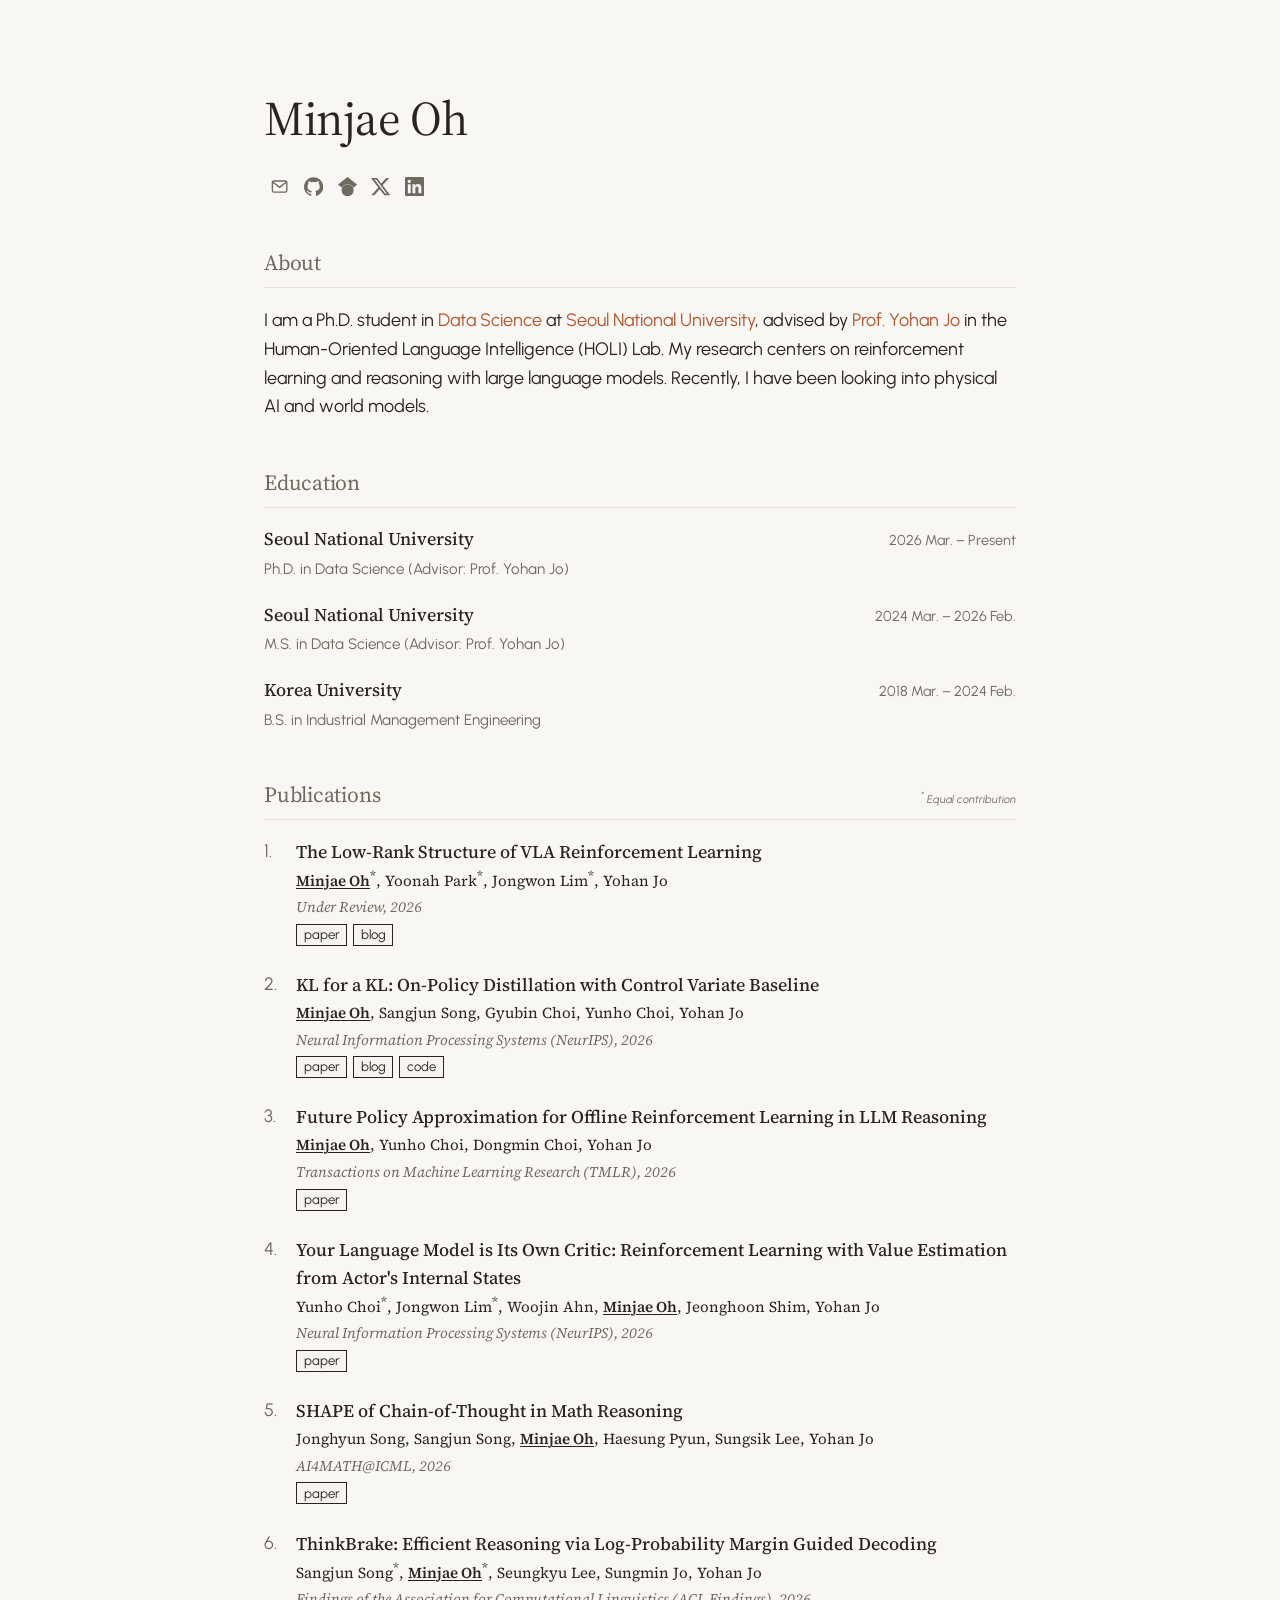
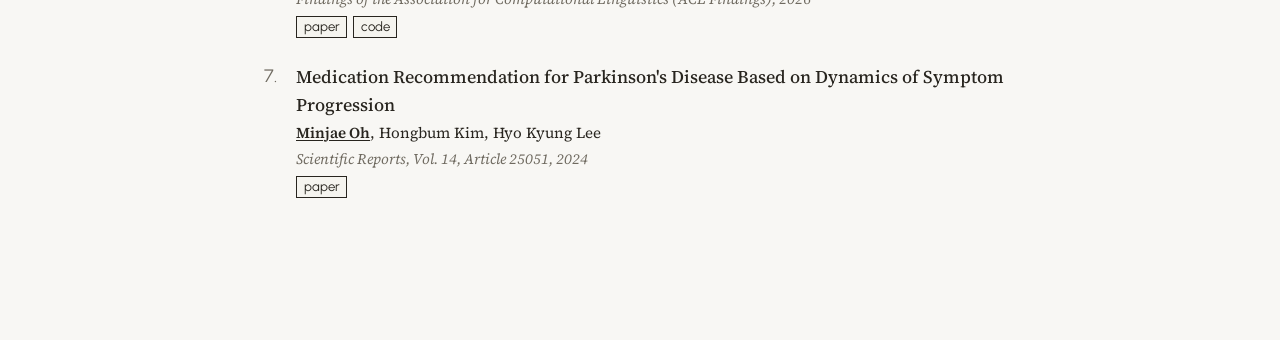
==== index.html @ 75145277 "Move FPA (TMLR) right after KL for a KL Co-Authored-By: Claude Opus 5.5 <noreply@anthropic.com>" ====
<!DOCTYPE html>
<html lang="en">
<head>
  <meta charset="utf-8">
  <meta name="viewport" content="width=device-width, initial-scale=1">
  <title>Minjae Oh</title>
  <link rel="icon" type="image/x-icon" href="/mj-tab-20260925.ico" sizes="16x16 32x32 48x48 64x64">
  <link rel="icon" type="image/png" href="/mj-tab-20260925.png" sizes="32x32">
  <link rel="apple-touch-icon" href="/mj-touch-20260925.png" sizes="180x180">
  <meta name="description" content="Minjae Oh — Ph.D. student in Data Science at Seoul National University. Reinforcement learning and reasoning with large language models.">
  <link rel="preconnect" href="https://fonts.googleapis.com">
  <link rel="preconnect" href="https://fonts.gstatic.com" crossorigin>
  <link href="https://fonts.googleapis.com/css2?family=Source+Serif+4:ital,opsz,wght@0,8..60,400..600;1,8..60,400..600&amp;family=Urbanist:ital,wght@0,400..700;1,400..700&amp;display=swap" rel="stylesheet">
  <link rel="stylesheet" href="style.css">
</head>
<body>
<main>

  <header>
    <h1>Minjae Oh</h1>
    <nav class="links" aria-label="Contact and profiles">
      <a href="mailto:kosair@snu.ac.kr" aria-label="Email" title="Email">
        <svg viewBox="0 0 24 24" fill="none" stroke="currentColor" stroke-width="1.7" stroke-linecap="round" stroke-linejoin="round" aria-hidden="true" focusable="false"><rect x="3" y="5" width="18" height="14" rx="2"/><path d="m3 6 9 7 9-7"/></svg>
      </a>
      <a href="https://github.com/Riasok" aria-label="GitHub" title="GitHub">
        <svg viewBox="0 0 24 24" fill="currentColor" aria-hidden="true" focusable="false"><path d="M12 .297a12 12 0 0 0-3.793 23.385c.6.111.82-.261.82-.577v-2.234c-3.338.726-4.043-1.416-4.043-1.416-.546-1.387-1.333-1.756-1.333-1.756-1.09-.745.083-.729.083-.729 1.205.085 1.839 1.237 1.839 1.237 1.07 1.835 2.807 1.305 3.492.998.108-.776.419-1.305.762-1.605-2.665-.303-5.467-1.334-5.467-5.931 0-1.31.469-2.381 1.236-3.221-.124-.303-.536-1.524.117-3.176 0 0 1.008-.322 3.301 1.23A11.52 11.52 0 0 1 12 6.098c1.02.005 2.047.138 3.006.404 2.291-1.552 3.297-1.23 3.297-1.23.655 1.652.243 2.873.119 3.176.77.84 1.235 1.911 1.235 3.221 0 4.609-2.807 5.625-5.479 5.922.43.372.823 1.102.823 2.222v3.292c0 .319.216.694.825.576A12.001 12.001 0 0 0 12 .297Z"/></svg>
      </a>
      <a href="https://scholar.google.com/citations?user=8_GWrTsAAAAJ&amp;hl=ko" aria-label="Google Scholar" title="Google Scholar">
        <svg viewBox="0 0 24 24" fill="currentColor" aria-hidden="true" focusable="false"><path d="M12 0 0 9.5l4.895 3.985A7.5 7.5 0 0 1 12 9a7.5 7.5 0 0 1 7.105 4.485L24 9.5 12 0Z"/><circle cx="12" cy="16.5" r="7.5"/></svg>
      </a>
      <a href="https://x.com/Riasok_" aria-label="X" title="X">
        <svg viewBox="0 0 24 24" fill="currentColor" aria-hidden="true" focusable="false"><path d="M18.901 1.153h3.68l-8.04 9.19L24 22.846h-7.406l-5.8-7.584-6.64 7.584H.47l8.6-9.835L0 1.154h7.594l5.243 6.932 6.064-6.933ZM17.61 20.644h2.039L6.486 3.24H4.298L17.61 20.644Z"/></svg>
      </a>
      <a href="https://www.linkedin.com/in/minjae-oh-79a29326a/" aria-label="LinkedIn" title="LinkedIn">
        <svg viewBox="0 0 24 24" fill="currentColor" aria-hidden="true" focusable="false"><path d="M20.447 20.452h-3.554v-5.569c0-1.328-.027-3.037-1.852-3.037-1.853 0-2.136 1.445-2.136 2.939v5.667H9.351V9h3.414v1.561h.049c.476-.9 1.637-1.85 3.37-1.85 3.601 0 4.267 2.37 4.267 5.455v6.286ZM5.337 7.433a2.062 2.062 0 1 1 0-4.124 2.062 2.062 0 0 1 0 4.124ZM7.119 20.452H3.555V9h3.564v11.452ZM22.225 0H1.771C.792 0 0 .774 0 1.729v20.542C0 23.227.792 24 1.771 24h20.451C23.2 24 24 23.227 24 22.271V1.729C24 .774 23.2 0 22.222 0h.003Z"/></svg>
      </a>
    </nav>
  </header>

  <section id="about">
    <h2>About</h2>
    <p>
      I am a Ph.D. student in <a href="https://gsds.snu.ac.kr/">Data Science</a> at
      <a href="https://www.snu.ac.kr/">Seoul National University</a>,
      advised by <a href="https://yohanjo.github.io/">Prof. Yohan Jo</a> in the Human-Oriented Language Intelligence
      (HOLI) Lab. My research centers on reinforcement learning and reasoning
      with large language models. Recently, I have been looking into physical
      AI and world models.
    </p>
  </section>

  <section id="education">
    <h2>Education</h2>
    <ul class="entries">
      <li>
        <div class="entry">
          <span class="what"><strong>Seoul National University</strong><br>
            <span class="sub">Ph.D. in Data Science <span class="adv">(Advisor: Prof. Yohan Jo)</span></span></span>
          <span class="when">2026 Mar. &ndash; Present</span>
        </div>
      </li>
      <li>
        <div class="entry">
          <span class="what"><strong>Seoul National University</strong><br>
            <span class="sub">M.S. in Data Science <span class="adv">(Advisor: Prof. Yohan Jo)</span></span></span>
          <span class="when">2024 Mar. &ndash; 2026 Feb.</span>
        </div>
      </li>
      <li>
        <div class="entry">
          <span class="what"><strong>Korea University</strong><br>
            <span class="sub">B.S. in Industrial Management Engineering</span></span>
          <span class="when">2018 Mar. &ndash; 2024 Feb.</span>
        </div>
      </li>
    </ul>
  </section>

  <section id="publications">
    <div class="head-row">
      <h2>Publications</h2>
      <span class="note"><sup>*</sup> Equal contribution</span>
    </div>
    <ol class="pubs">
      <li>
        <span class="title">The Low-Rank Structure of VLA Reinforcement Learning</span><br>
        <span class="authors"><span class="me">Minjae Oh</span><sup>*</sup>, Yoonah Park<sup>*</sup>, Jongwon Lim<sup>*</sup>, Yohan Jo</span><br>
        <span class="venue">Under Review, 2026</span>
        <span class="pub-links"><a href="https://arxiv.org/abs/2609.34599">paper</a> <a href="https://holi-lab.github.io/vla_rl_interp/#top">blog</a></span>
      </li>
      <li>
        <span class="title">KL for a KL: On-Policy Distillation with Control Variate Baseline</span><br>
        <span class="authors"><span class="me">Minjae Oh</span>, Sangjun Song, Gyubin Choi, Yunho Choi, Yohan Jo</span><br>
        <span class="venue">Neural Information Processing Systems (NeurIPS), 2026</span>
        <span class="pub-links"><a href="https://arxiv.org/abs/2605.07865">paper</a> <a href="https://riasok.github.io/vopd-page/">blog</a> <a href="https://github.com/Riasok/vOPD">code</a></span>
      </li>
      <li>
        <span class="title">Future Policy Approximation for Offline Reinforcement Learning in LLM Reasoning</span><br>
        <span class="authors"><span class="me">Minjae Oh</span>, Yunho Choi, Dongmin Choi, Yohan Jo</span><br>
        <span class="venue">Transactions on Machine Learning Research (TMLR), 2026</span>
        <span class="pub-links"><a href="https://arxiv.org/abs/2509.19893">paper</a></span>
      </li>
      <li>
        <span class="title">Your Language Model is Its Own Critic: Reinforcement Learning with Value Estimation from Actor's Internal States</span><br>
        <span class="authors">Yunho Choi<sup>*</sup>, Jongwon Lim<sup>*</sup>, Woojin Ahn, <span class="me">Minjae Oh</span>, Jeonghoon Shim, Yohan Jo</span><br>
        <span class="venue">Neural Information Processing Systems (NeurIPS), 2026</span>
        <span class="pub-links"><a href="https://arxiv.org/abs/2605.07579">paper</a></span>
      </li>
      <li>
        <span class="title">SHAPE of Chain-of-Thought in Math Reasoning</span><br>
        <span class="authors">Jonghyun Song, Sangjun Song, <span class="me">Minjae Oh</span>, Haesung Pyun, Sungsik Lee, Yohan Jo</span><br>
        <span class="venue">AI4MATH@ICML, 2026</span>
        <span class="pub-links"><a href="https://arxiv.org/abs/2608.28600">paper</a></span>
      </li>
      <li>
        <span class="title">ThinkBrake: Efficient Reasoning via Log-Probability Margin Guided Decoding</span><br>
        <span class="authors">Sangjun Song<sup>*</sup>, <span class="me">Minjae Oh</span><sup>*</sup>, Seungkyu Lee, Sungmin Jo, Yohan Jo</span><br>
        <span class="venue">Findings of the Association for Computational Linguistics (ACL Findings), 2026</span>
        <span class="pub-links"><a href="https://arxiv.org/abs/2510.00546">paper</a> <a href="https://github.com/holi-lab/ThinkBrake">code</a></span>
      </li>
      <li>
        <span class="title">Medication Recommendation for Parkinson's Disease Based on Dynamics of Symptom Progression</span><br>
        <span class="authors"><span class="me">Minjae Oh</span>, Hongbum Kim, Hyo Kyung Lee</span><br>
        <span class="venue">Scientific Reports, Vol. 14, Article 25051, 2024</span>
        <span class="pub-links"><a href="https://www.nature.com/articles/s41598-024-76941-6">paper</a></span>
      </li>
    </ol>
  </section>

</main>
</body>
</html>
---- style.css ----
:root {
  --bg: #f8f7f4;        /* soft warm off-white */
  --surface: #f5f4ef;   /* slightly creamier warm off-white */
  --ink: #28251f;       /* warm near-black */
  --muted: #6f6a60;     /* warm gray */
  --link: #b3552d;      /* clay / terracotta accent */
  --rule: #e5e2d8;      /* warm hairline */
  --measure: 50rem;
  --font-title: "Source Serif 4", "Iowan Old Style", Georgia, serif;
  --font-main: "Urbanist", -apple-system, BlinkMacSystemFont, "Segoe UI", Arial, sans-serif;
}

* { box-sizing: border-box; }

html { -webkit-text-size-adjust: 100%; }

body {
  margin: 0;
  color: var(--ink);
  background: var(--bg);
  font-family: var(--font-main);
  font-weight: 400;
  font-optical-sizing: auto;
  font-size: 18px;
  line-height: 1.6;
  -webkit-font-smoothing: antialiased;
  text-rendering: optimizeLegibility;
}

main {
  max-width: var(--measure);
  margin: 0 auto;
  padding: 5rem 1.5rem 6rem;
}

/* Header */
header { margin-bottom: 2.5rem; }

h1, h2, .title-style, .entry strong, .title, .authors, .venue {
  font-family: var(--font-title);
}

.entry strong { font-weight: 500; }

h1 {
  font-size: clamp(2.4rem, 1.8rem + 2vw, 3rem);
  font-weight: 400;
  letter-spacing: -0.01em;
  margin: 0 0 0.6rem;
}

.links {
  display: flex;
  flex-wrap: wrap;
  align-items: center;
  gap: 0.1rem;
}
.links a {
  display: inline-flex;
  align-items: center;
  justify-content: center;
  width: 2rem;
  height: 2.5rem;
  color: var(--muted);
  border-radius: 0.25rem;
}
.links svg { display: block; width: 1.2rem; height: 1.2rem; }
.links a:hover { color: var(--link); text-decoration: none; }
.links a:focus-visible { outline: 2px solid var(--link); outline-offset: 2px; }

/* Sections */
section { margin-bottom: 2.8rem; }

h2 {
  font-size: 1.35rem;
  font-weight: 400;
  letter-spacing: -0.01em;
  color: var(--muted);
  margin: 0 0 1.1rem;
  padding-bottom: 0.4rem;
  border-bottom: 1px solid var(--rule);
}

/* Section heading sharing a row with a small note (e.g. Publications) */
.head-row {
  display: flex;
  align-items: baseline;
  justify-content: space-between;
  gap: 1rem;
  margin: 0 0 1.1rem;
  padding-bottom: 0.4rem;
  border-bottom: 1px solid var(--rule);
}
.head-row h2 {
  margin: 0;
  padding: 0;
  border: 0;
}
.head-row .note {
  margin: 0;
  padding-top: 0;
  font-size: 0.68rem;
  font-style: italic;
  color: var(--muted);
  line-height: 1.2;
  text-align: right;
  white-space: nowrap;
}

.adv { color: var(--muted); }

p { margin: 0 0 1rem; }

a {
  color: var(--link);
  text-decoration: none;
}
a:hover { text-decoration: underline; }

/* Education */
ul.entries {
  list-style: none;
  margin: 0;
  padding: 0;
}
ul.entries li { margin-bottom: 1.1rem; }
ul.entries li:last-child { margin-bottom: 0; }

.entry {
  display: flex;
  justify-content: space-between;
  align-items: baseline;
  gap: 1rem;
}
.entry .sub { color: var(--muted); font-size: 0.95rem; }
.entry .when {
  flex: none;
  color: var(--muted);
  font-size: 0.9rem;
  white-space: nowrap;
}

/* Publications */
.note {
  font-size: 0.85rem;
  color: var(--muted);
  margin-bottom: 1.2rem;
}

ol.pubs {
  margin: 0;
  padding: 0;
  list-style: none;
  counter-reset: pub;
}
ol.pubs li {
  position: relative;
  padding-left: 2rem;
  margin-bottom: 1.5rem;
  line-height: 1.5;
}
ol.pubs li:last-child { margin-bottom: 0; }
ol.pubs li::before {
  counter-increment: pub;
  content: counter(pub) ".";
  position: absolute;
  left: 0;
  color: var(--muted);
}

.title { font-weight: 500; }
.authors { font-size: 0.95rem; }
.me {
  font-weight: 600;
  text-decoration: underline;
  text-decoration-thickness: 0.06em;
  text-underline-offset: 0.14em;
}
.venue {
  display: block;
  margin-top: 0.15rem;
  color: var(--muted);
  font-size: 0.92rem;
  font-style: italic;
}
.pub-links {
  display: inline-flex;
  flex-wrap: wrap;
  gap: 0.35rem;
  margin-top: 0.35rem;
  font-size: 0.82rem;
}
.pub-links a {
  display: inline-block;
  padding: 0.08rem 0.42rem;
  border: 1px solid var(--ink);
  background: var(--surface);
  color: var(--ink);
  line-height: 1.35;
}
.pub-links a:hover {
  background: #fff;
  text-decoration: none;
}

/* Small screens */
@media (max-width: 540px) {
  body { font-size: 17px; }
  main { padding: 3rem 1.2rem 4rem; }
  .entry { flex-direction: column; gap: 0.1rem; }
}
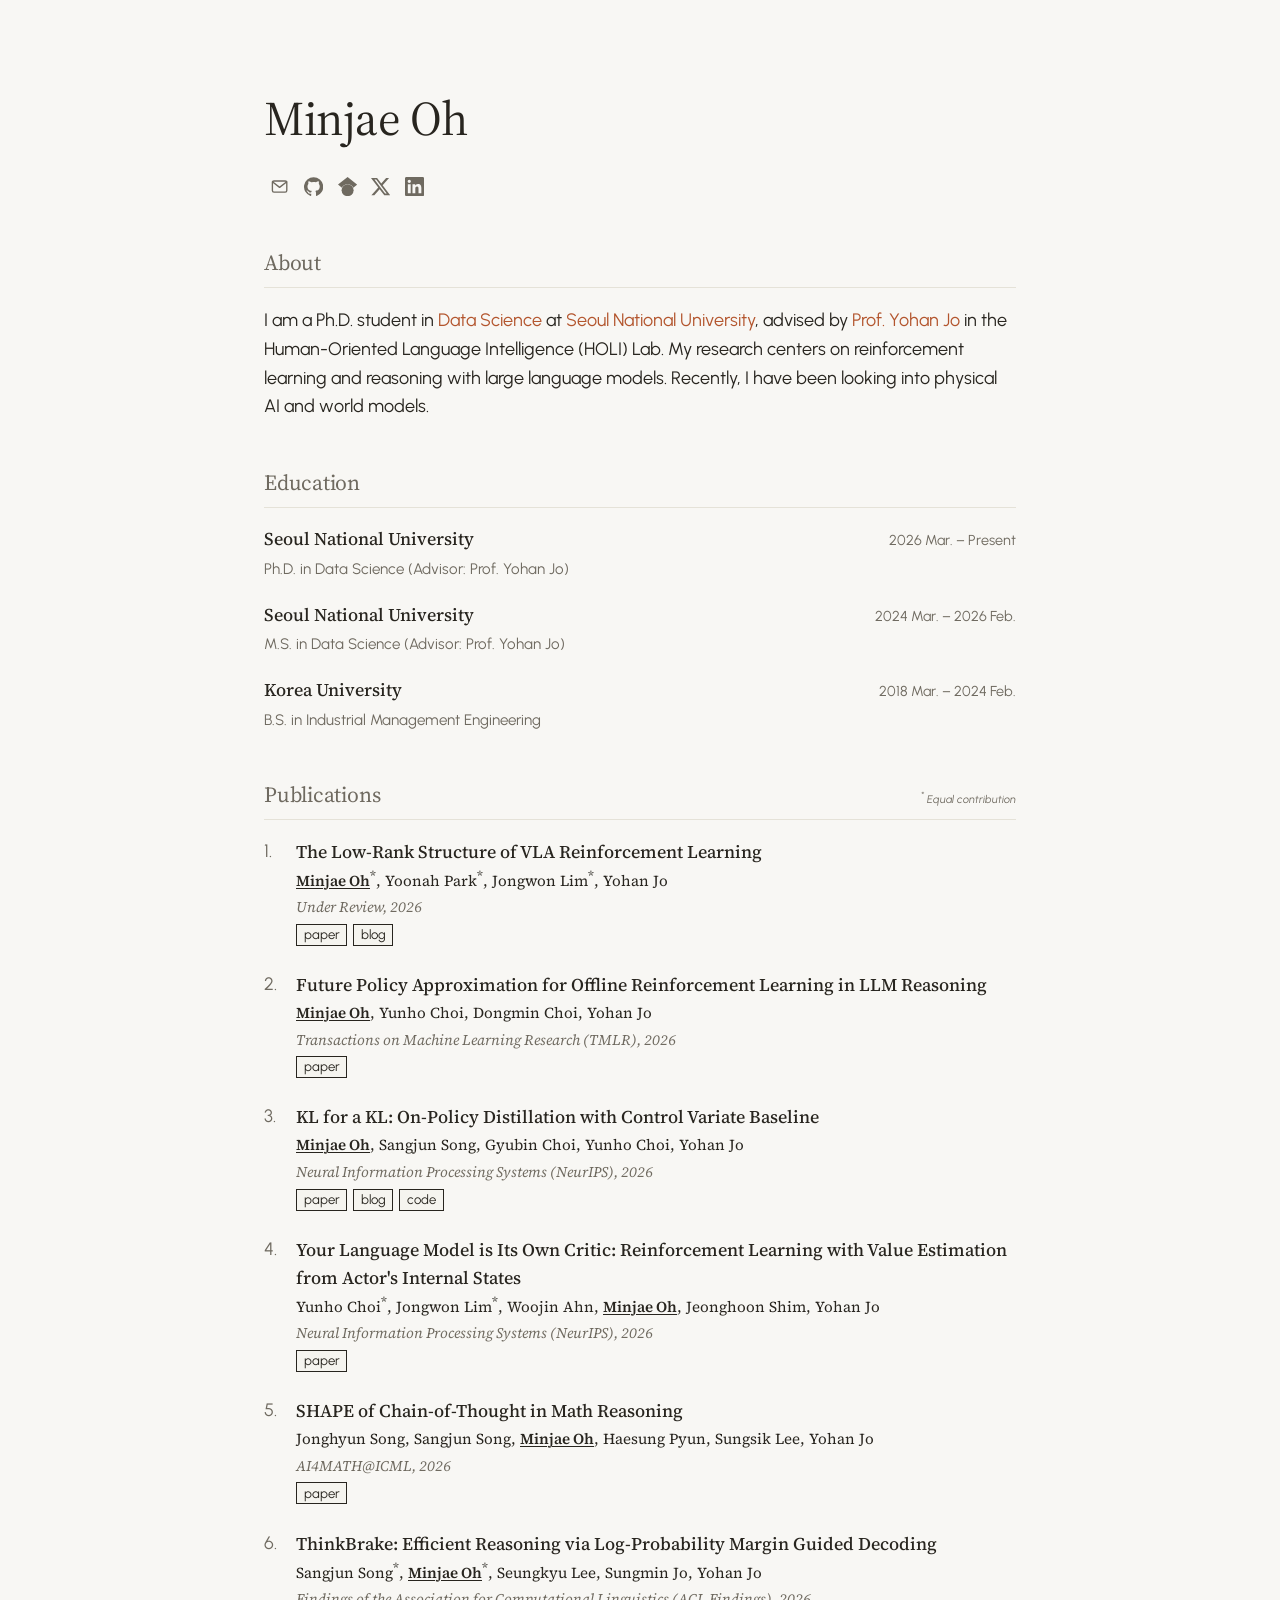
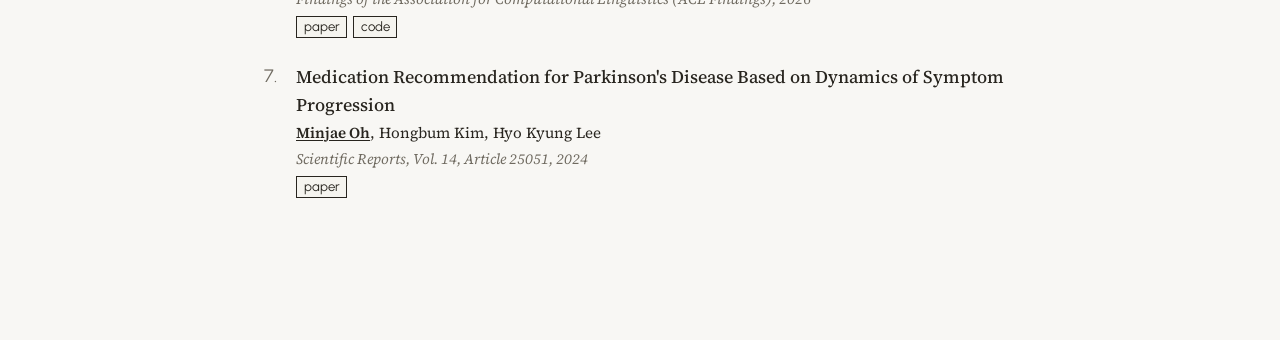
==== commit aa22e225: "Put FPA (TMLR) second, above KL for a KL Co-Authored-By: Claude Opus 5.5 <noreply@anthropic.com>" ====
--- a/index.html
+++ b/index.html
@@ -89,16 +89,16 @@
         <span class="pub-links"><a href="https://arxiv.org/abs/2609.34599">paper</a> <a href="https://holi-lab.github.io/vla_rl_interp/#top">blog</a></span>
       </li>
       <li>
+        <span class="title">Future Policy Approximation for Offline Reinforcement Learning in LLM Reasoning</span><br>
+        <span class="authors"><span class="me">Minjae Oh</span>, Yunho Choi, Dongmin Choi, Yohan Jo</span><br>
+        <span class="venue">Transactions on Machine Learning Research (TMLR), 2026</span>
+        <span class="pub-links"><a href="https://arxiv.org/abs/2509.19893">paper</a></span>
+      </li>
+      <li>
         <span class="title">KL for a KL: On-Policy Distillation with Control Variate Baseline</span><br>
         <span class="authors"><span class="me">Minjae Oh</span>, Sangjun Song, Gyubin Choi, Yunho Choi, Yohan Jo</span><br>
         <span class="venue">Neural Information Processing Systems (NeurIPS), 2026</span>
         <span class="pub-links"><a href="https://arxiv.org/abs/2605.07865">paper</a> <a href="https://riasok.github.io/vopd-page/">blog</a> <a href="https://github.com/Riasok/vOPD">code</a></span>
-      </li>
-      <li>
-        <span class="title">Future Policy Approximation for Offline Reinforcement Learning in LLM Reasoning</span><br>
-        <span class="authors"><span class="me">Minjae Oh</span>, Yunho Choi, Dongmin Choi, Yohan Jo</span><br>
-        <span class="venue">Transactions on Machine Learning Research (TMLR), 2026</span>
-        <span class="pub-links"><a href="https://arxiv.org/abs/2509.19893">paper</a></span>
       </li>
       <li>
         <span class="title">Your Language Model is Its Own Critic: Reinforcement Learning with Value Estimation from Actor's Internal States</span><br>
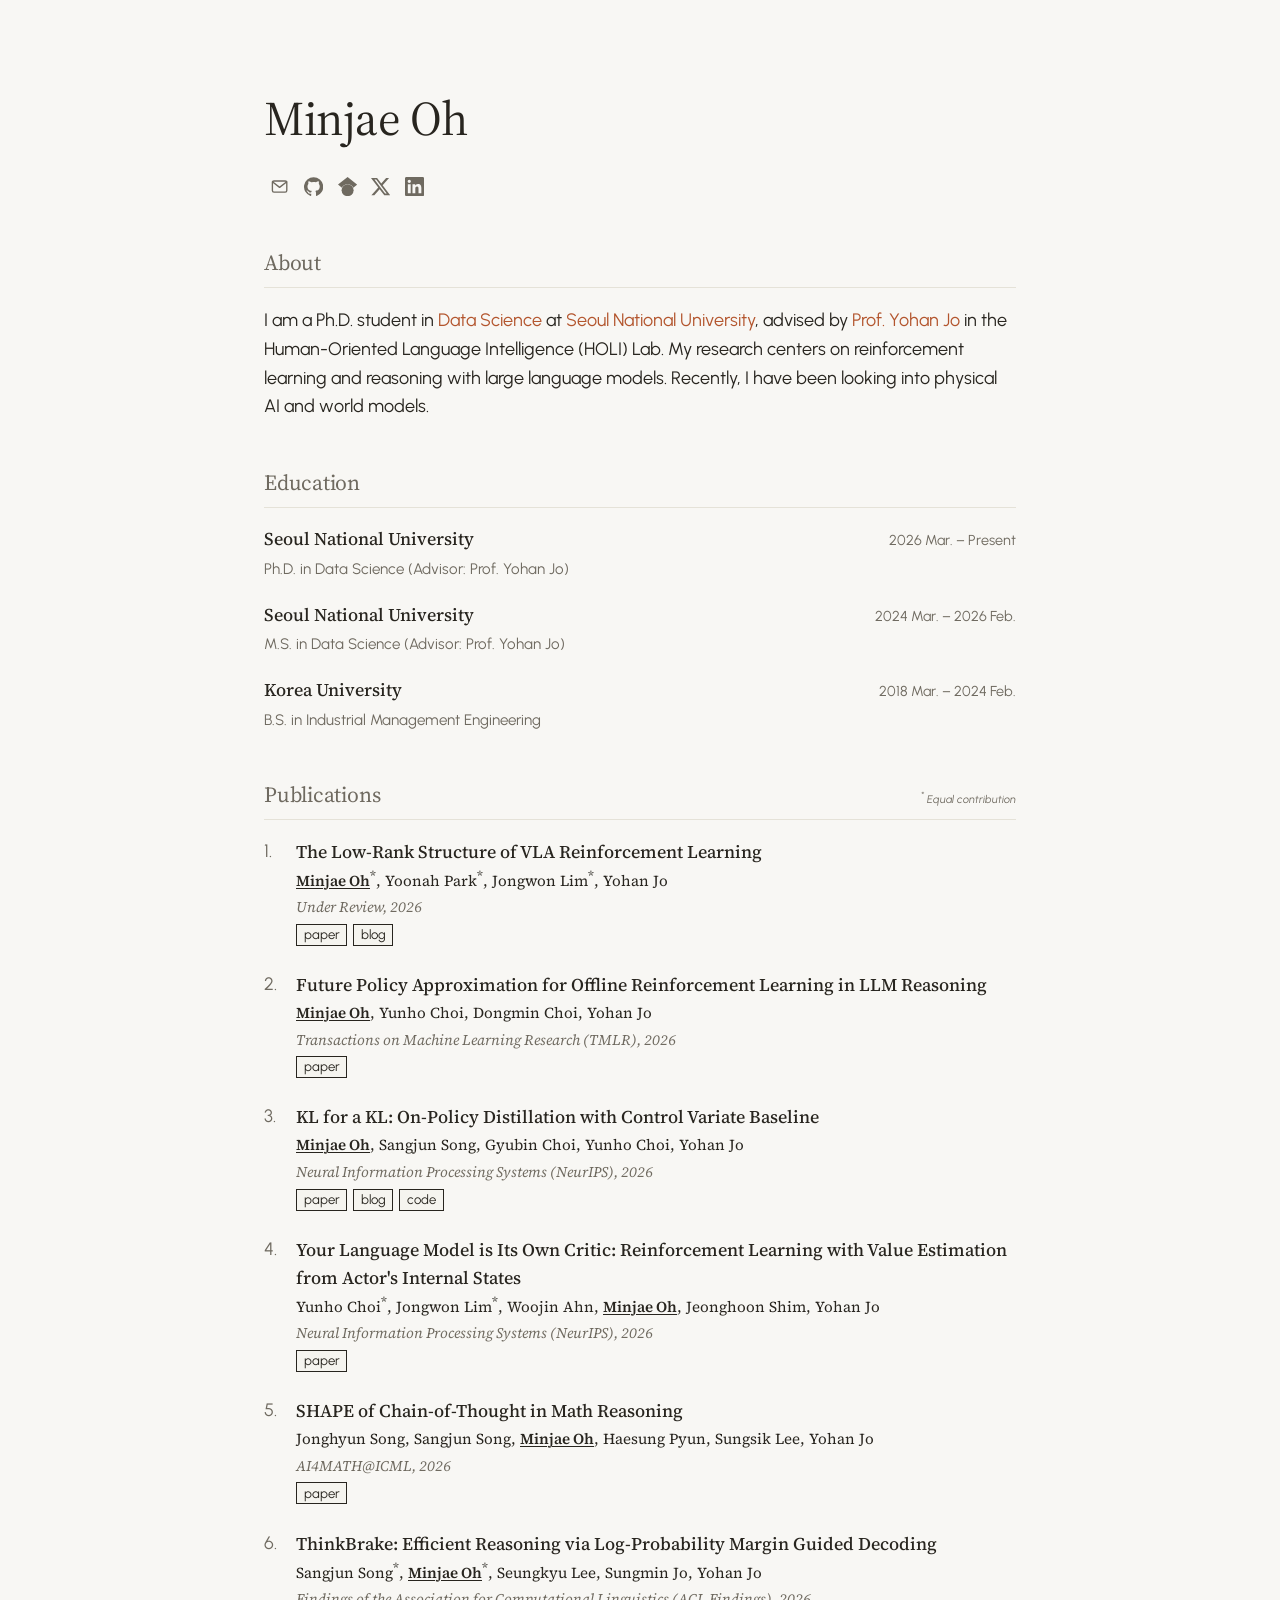
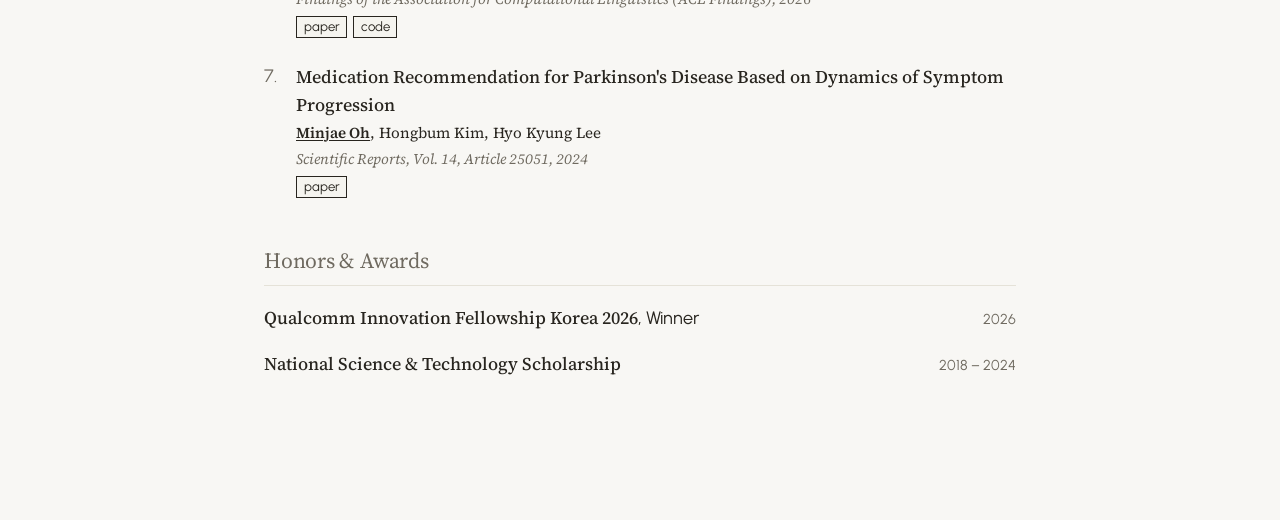
==== commit e00d83a7: "Add Honors & Awards: QIFK 2026, National Science & Technology Scholarship Co-Authored-By: Claude Opu" ====
--- a/index.html
+++ b/index.html
@@ -127,6 +127,24 @@
     </ol>
   </section>
 
+  <section id="awards">
+    <h2>Honors &amp; Awards</h2>
+    <ul class="entries">
+      <li>
+        <div class="entry">
+          <span class="what"><strong>Qualcomm Innovation Fellowship Korea 2026</strong>, Winner</span>
+          <span class="when">2026</span>
+        </div>
+      </li>
+      <li>
+        <div class="entry">
+          <span class="what"><strong>National Science &amp; Technology Scholarship</strong></span>
+          <span class="when">2018 &ndash; 2024</span>
+        </div>
+      </li>
+    </ul>
+  </section>
+
 </main>
 </body>
 </html>
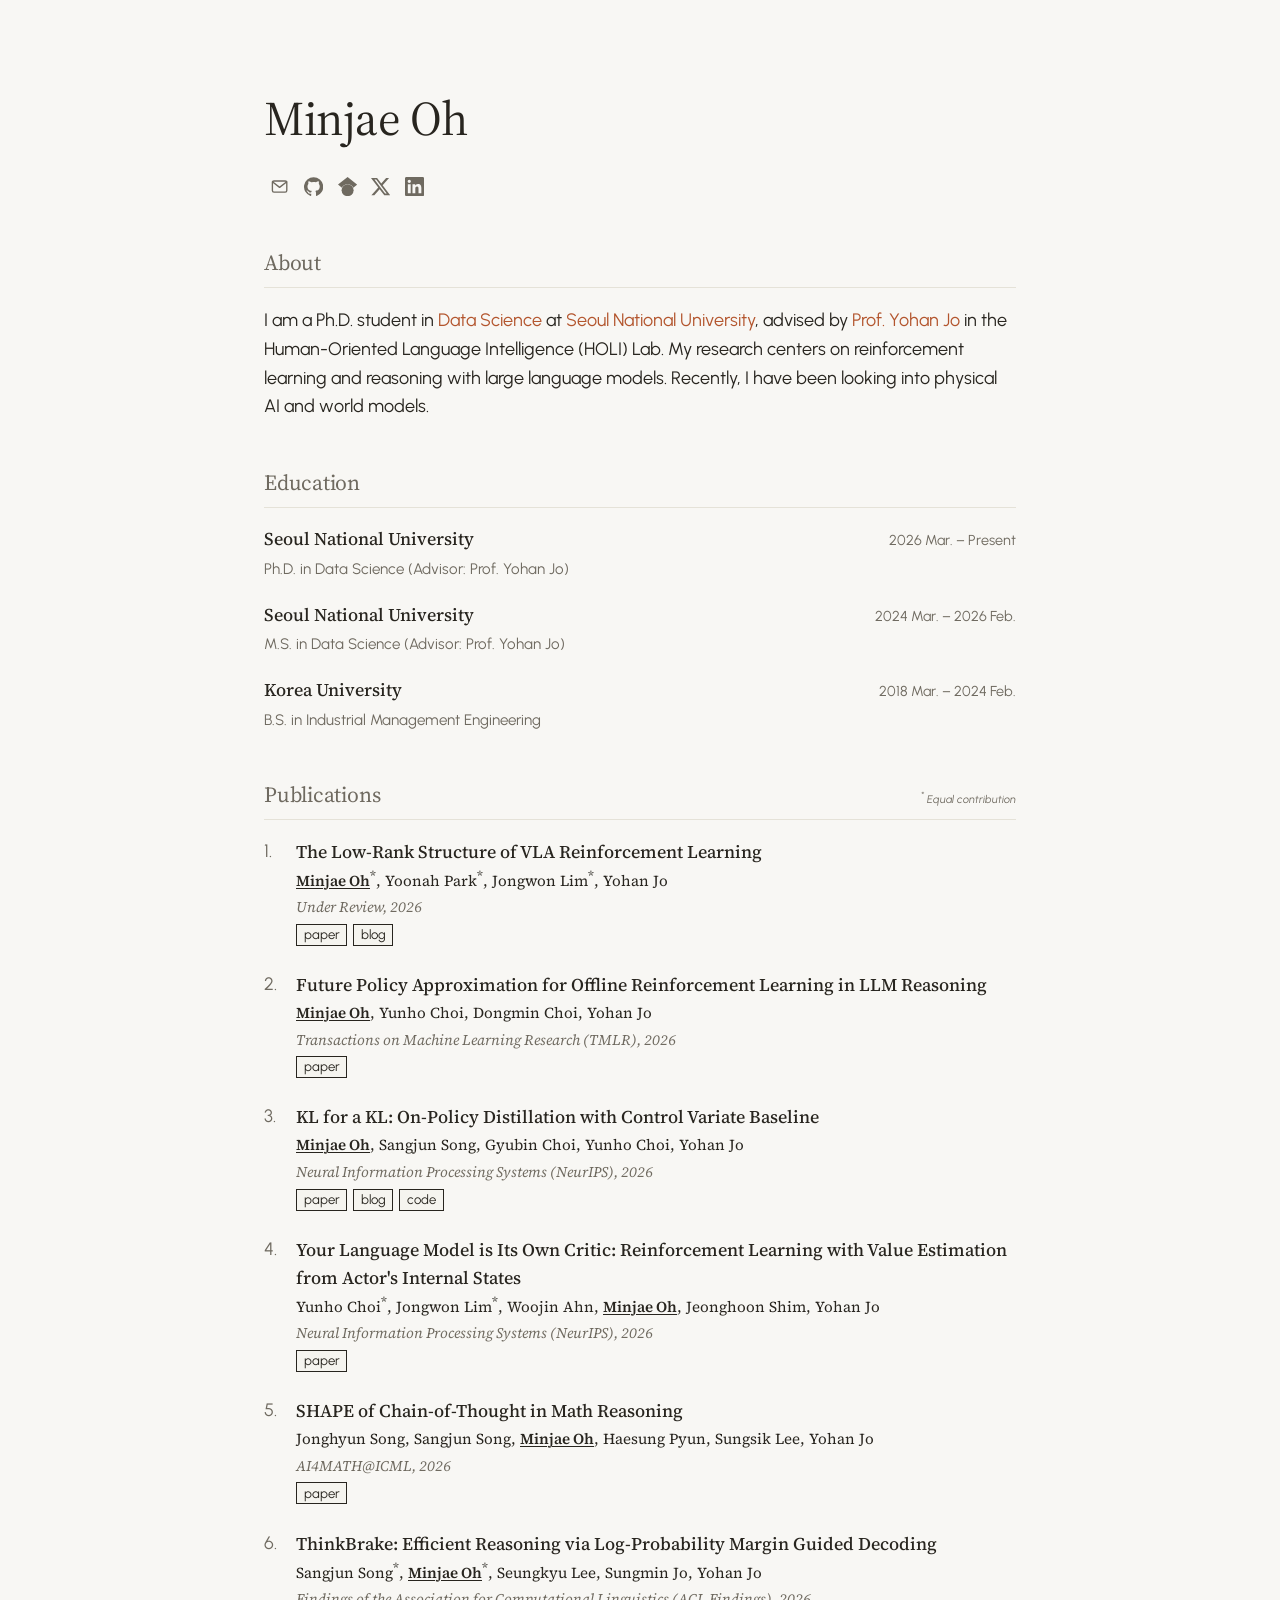
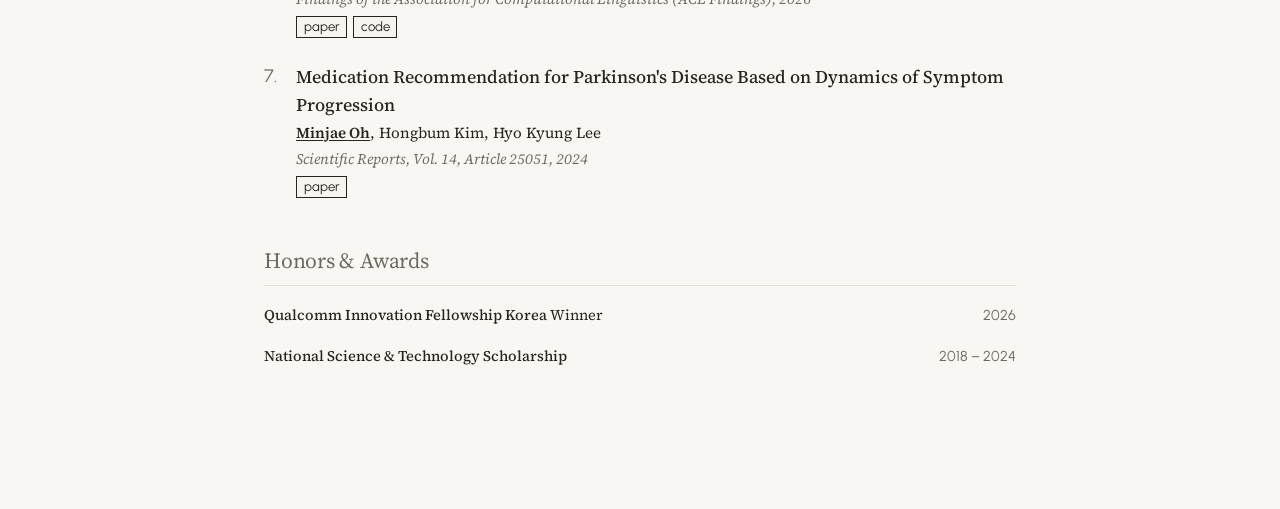
==== commit 68f745d3: "Awards: unify font, drop year from QIFK name, smaller size Co-Authored-By: Claude Opus 5.5 <noreply@" ====
--- a/index.html
+++ b/index.html
@@ -132,7 +132,7 @@
     <ul class="entries">
       <li>
         <div class="entry">
-          <span class="what"><strong>Qualcomm Innovation Fellowship Korea 2026</strong>, Winner</span>
+          <span class="what"><strong>Qualcomm Innovation Fellowship Korea</strong> <span class="plain">Winner</span></span>
           <span class="when">2026</span>
         </div>
       </li>
--- a/style.css
+++ b/style.css
@@ -41,6 +41,8 @@
 }
 
 .entry strong { font-weight: 500; }
+#awards .what { font-family: var(--font-title); font-size: 0.92rem; }
+#awards .plain { font-weight: 400; }
 
 h1 {
   font-size: clamp(2.4rem, 1.8rem + 2vw, 3rem);
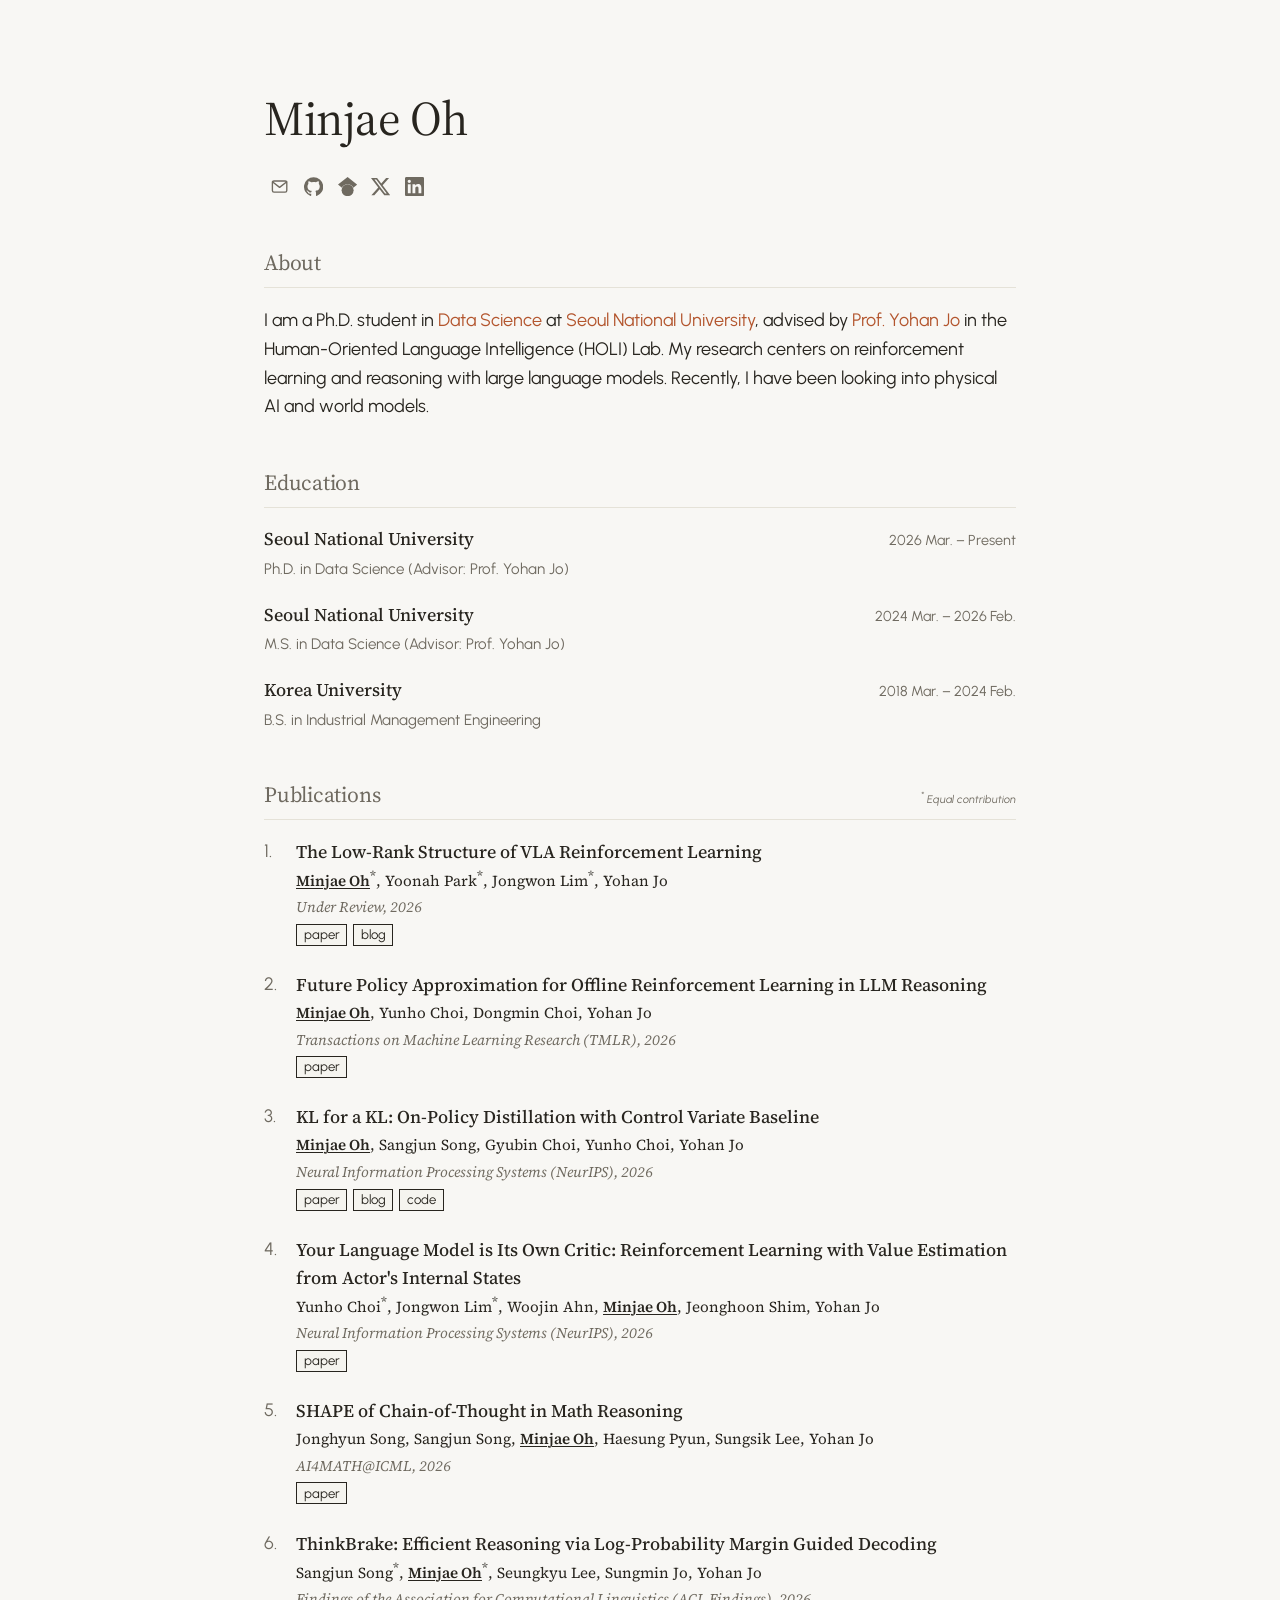
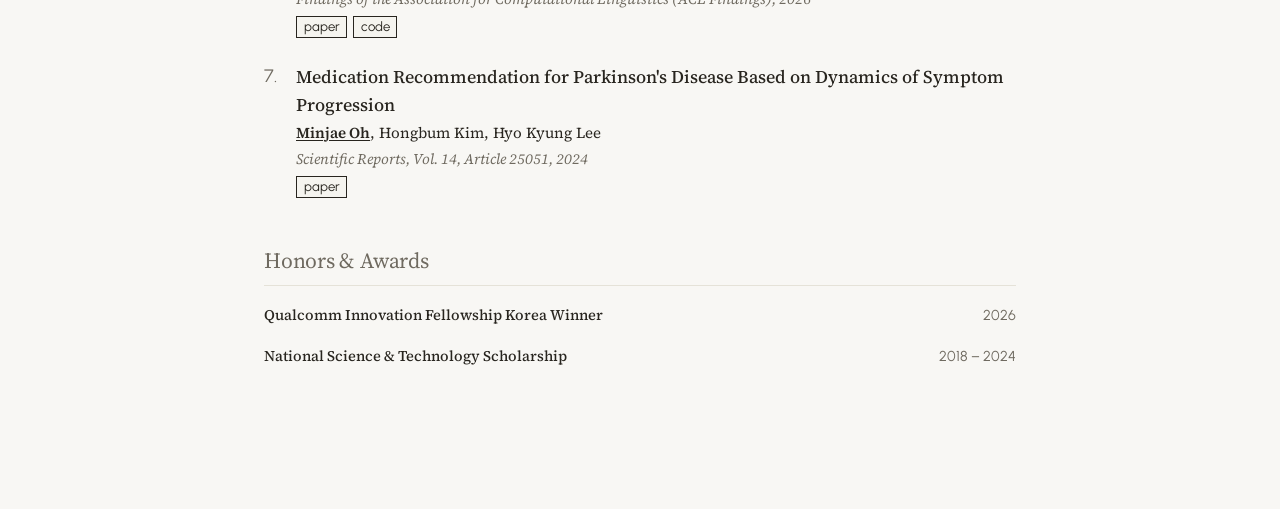
==== commit 6900f500: "Awards: match Winner weight to award name Co-Authored-By: Claude Opus 5.5 <noreply@anthropic.com>" ====
--- a/index.html
+++ b/index.html
@@ -132,7 +132,7 @@
     <ul class="entries">
       <li>
         <div class="entry">
-          <span class="what"><strong>Qualcomm Innovation Fellowship Korea</strong> <span class="plain">Winner</span></span>
+          <span class="what"><strong>Qualcomm Innovation Fellowship Korea Winner</strong></span>
           <span class="when">2026</span>
         </div>
       </li>
--- a/style.css
+++ b/style.css
@@ -42,7 +42,6 @@
 
 .entry strong { font-weight: 500; }
 #awards .what { font-family: var(--font-title); font-size: 0.92rem; }
-#awards .plain { font-weight: 400; }
 
 h1 {
   font-size: clamp(2.4rem, 1.8rem + 2vw, 3rem);
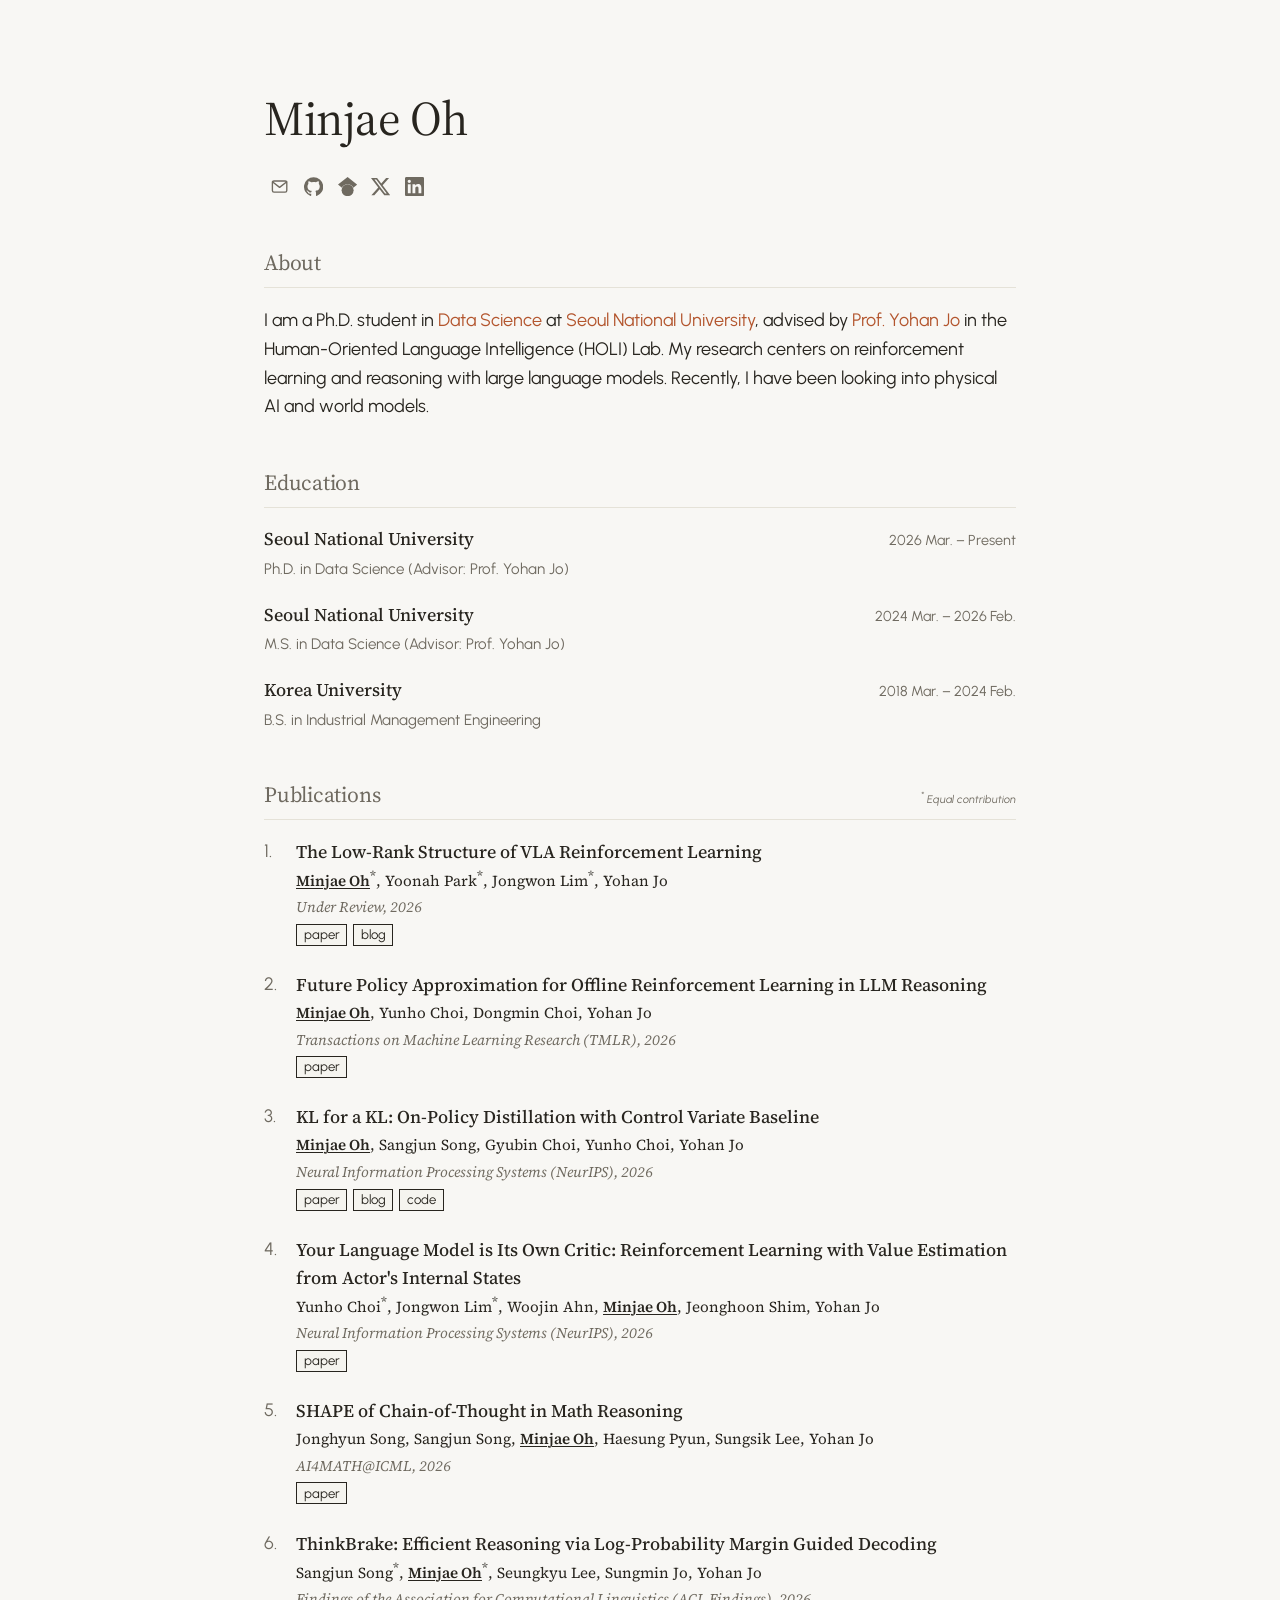
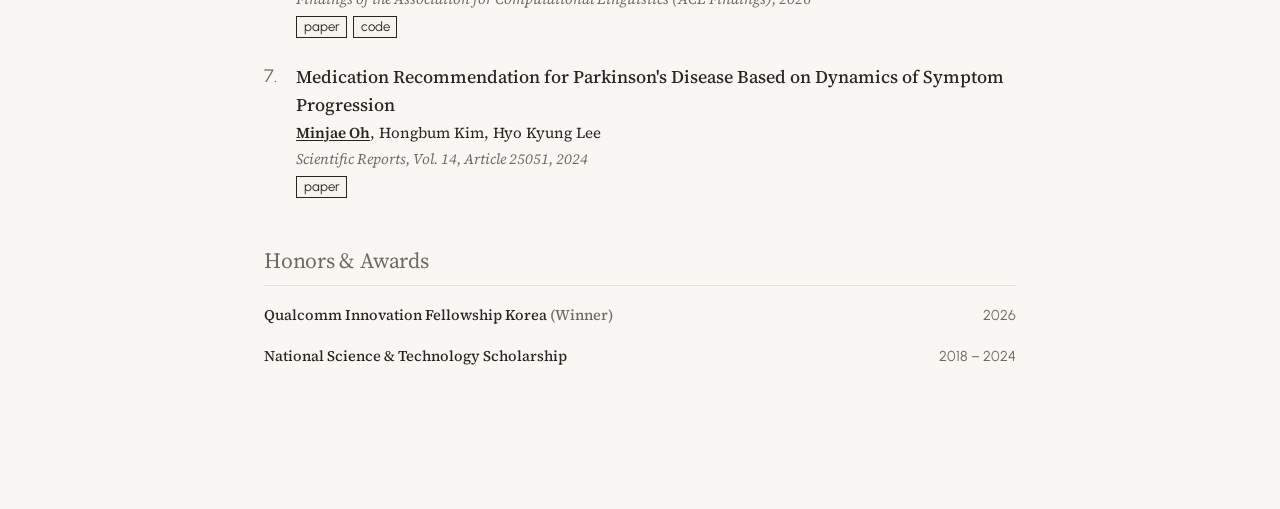
==== commit 6bcb7e45: "Awards: show (Winner) in muted parentheses Co-Authored-By: Claude Opus 5.5 <noreply@anthropic.com>" ====
--- a/index.html
+++ b/index.html
@@ -132,7 +132,7 @@
     <ul class="entries">
       <li>
         <div class="entry">
-          <span class="what"><strong>Qualcomm Innovation Fellowship Korea Winner</strong></span>
+          <span class="what"><strong>Qualcomm Innovation Fellowship Korea <span class="grade">(Winner)</span></strong></span>
           <span class="when">2026</span>
         </div>
       </li>
--- a/style.css
+++ b/style.css
@@ -42,6 +42,7 @@
 
 .entry strong { font-weight: 500; }
 #awards .what { font-family: var(--font-title); font-size: 0.92rem; }
+#awards .grade { color: var(--muted); }
 
 h1 {
   font-size: clamp(2.4rem, 1.8rem + 2vw, 3rem);
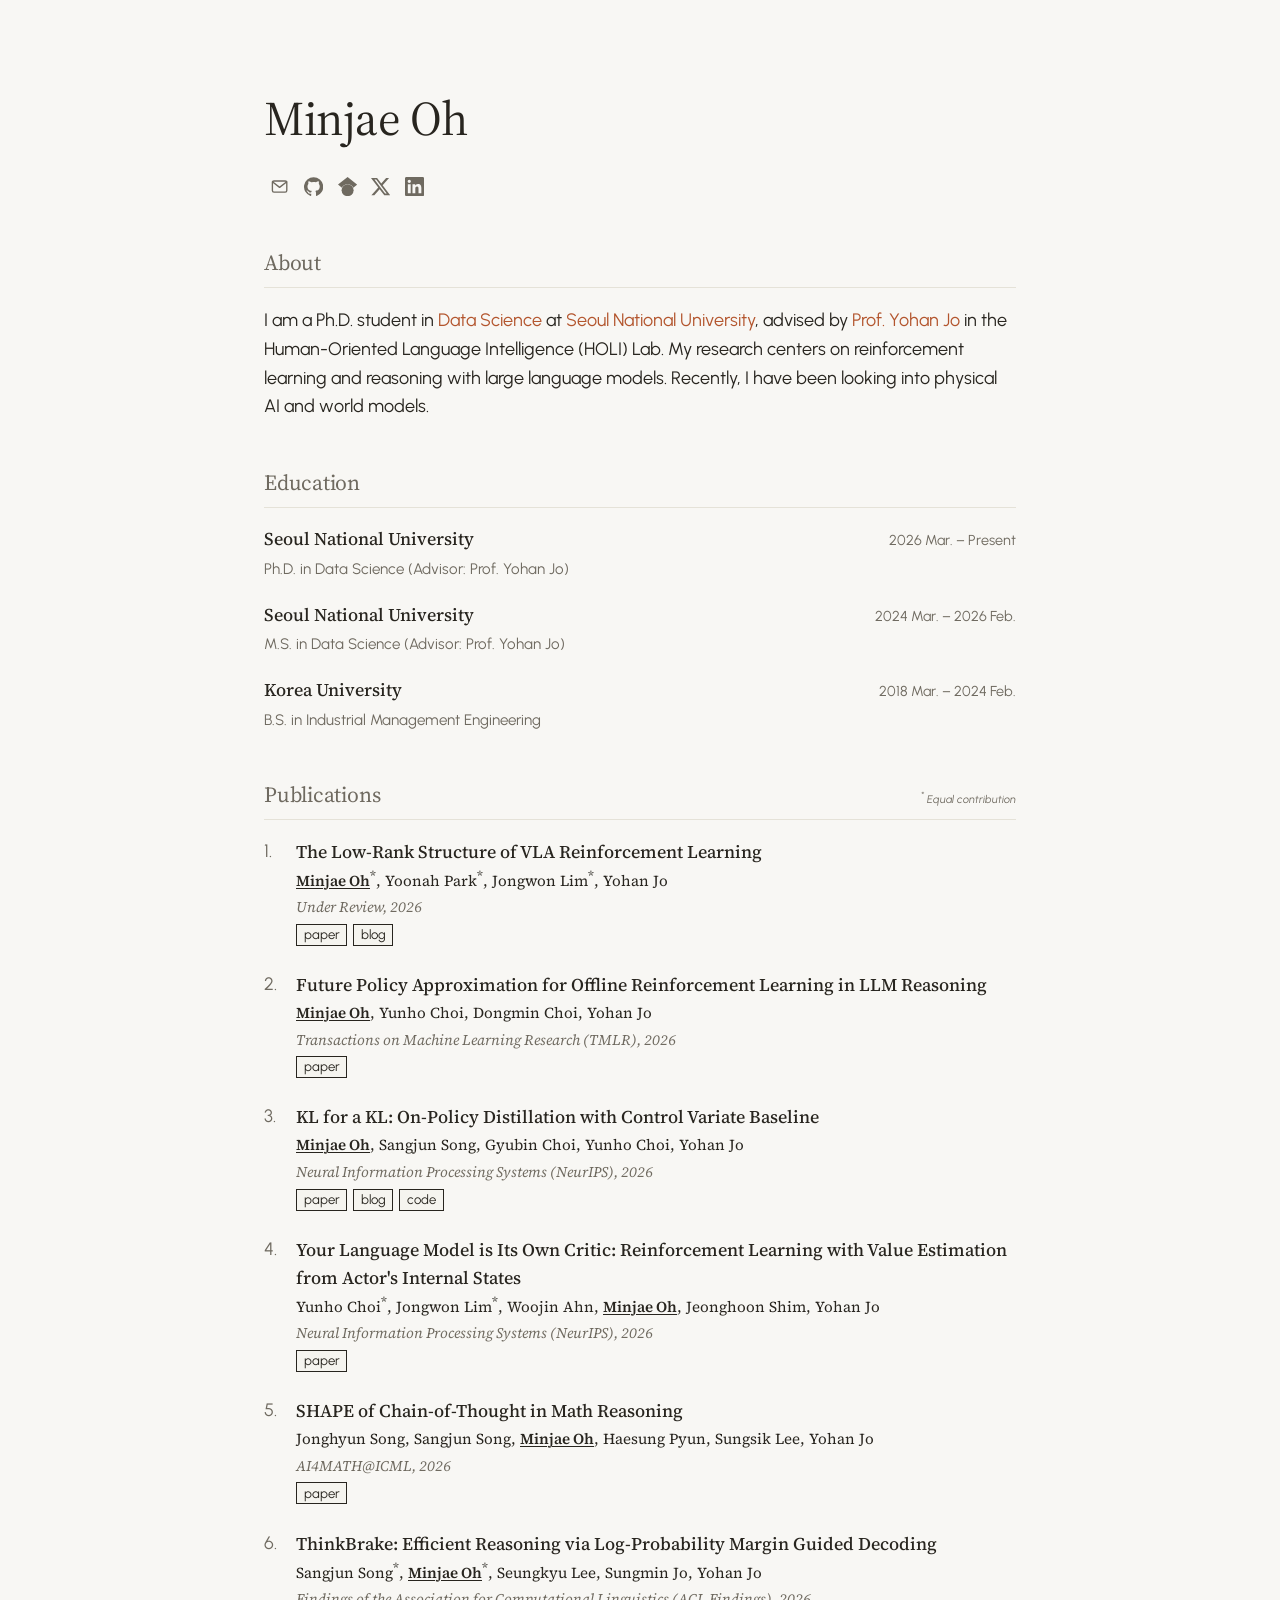
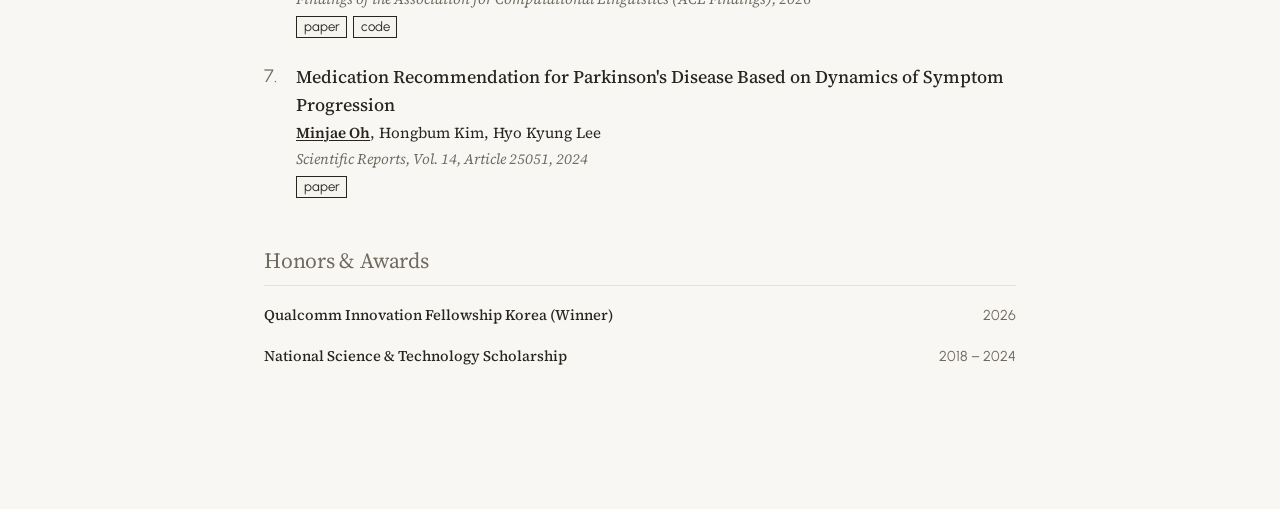
==== commit 8cab414a: "Awards: plain (Winner), drop gray span Co-Authored-By: Claude Opus 5.5 <noreply@anthropic.com>" ====
--- a/index.html
+++ b/index.html
@@ -132,7 +132,7 @@
     <ul class="entries">
       <li>
         <div class="entry">
-          <span class="what"><strong>Qualcomm Innovation Fellowship Korea <span class="grade">(Winner)</span></strong></span>
+          <span class="what"><strong>Qualcomm Innovation Fellowship Korea (Winner)</strong></span>
           <span class="when">2026</span>
         </div>
       </li>
--- a/style.css
+++ b/style.css
@@ -42,7 +42,6 @@
 
 .entry strong { font-weight: 500; }
 #awards .what { font-family: var(--font-title); font-size: 0.92rem; }
-#awards .grade { color: var(--muted); }
 
 h1 {
   font-size: clamp(2.4rem, 1.8rem + 2vw, 3rem);
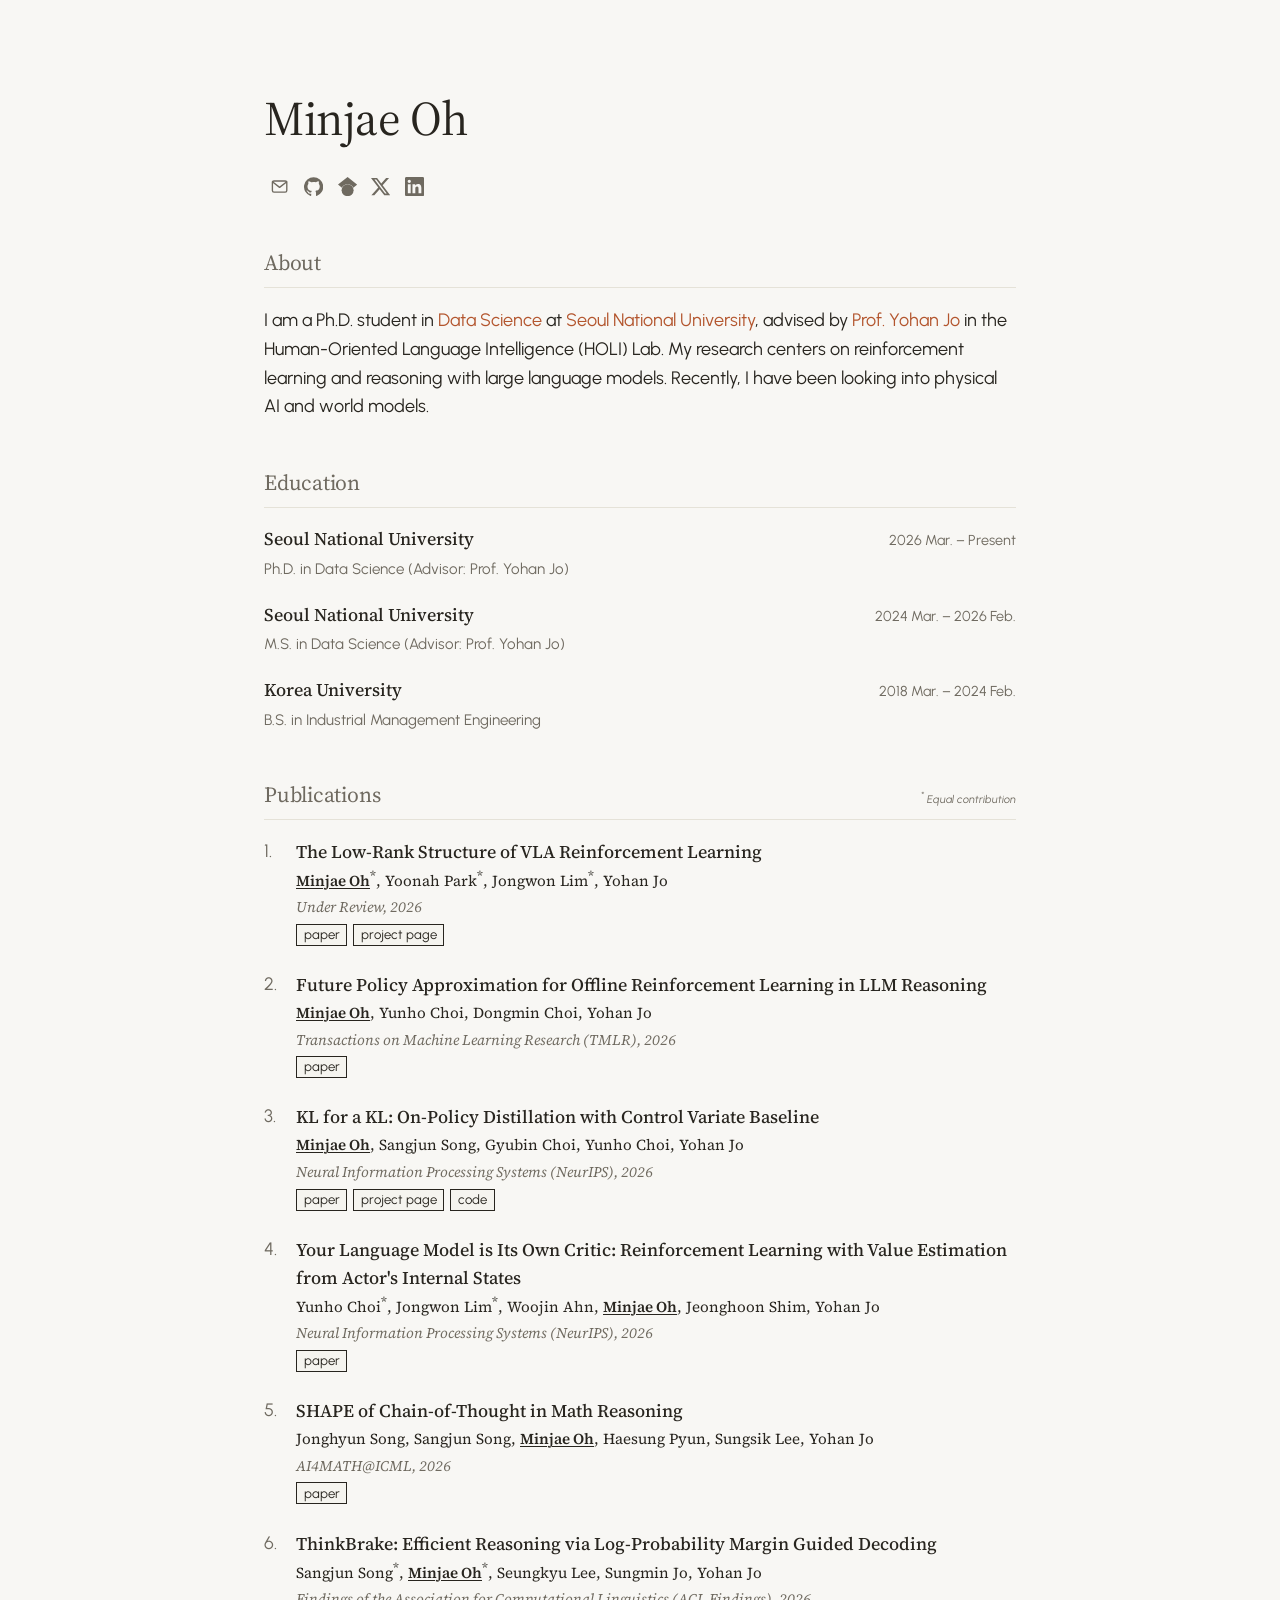
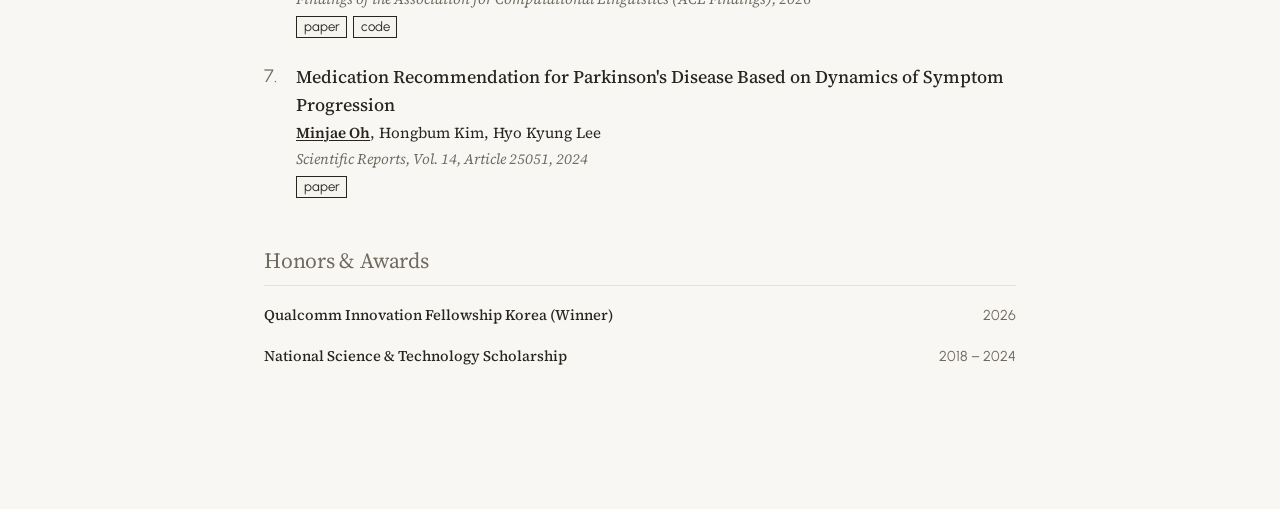
==== commit 2adb6392: "Rename blog links to project page Co-Authored-By: Claude Opus 5.5 <noreply@anthropic.com>" ====
--- a/index.html
+++ b/index.html
@@ -86,7 +86,7 @@
         <span class="title">The Low-Rank Structure of VLA Reinforcement Learning</span><br>
         <span class="authors"><span class="me">Minjae Oh</span><sup>*</sup>, Yoonah Park<sup>*</sup>, Jongwon Lim<sup>*</sup>, Yohan Jo</span><br>
         <span class="venue">Under Review, 2026</span>
-        <span class="pub-links"><a href="https://arxiv.org/abs/2609.34599">paper</a> <a href="https://holi-lab.github.io/vla_rl_interp/#top">blog</a></span>
+        <span class="pub-links"><a href="https://arxiv.org/abs/2609.34599">paper</a> <a href="https://holi-lab.github.io/vla_rl_interp/#top">project page</a></span>
       </li>
       <li>
         <span class="title">Future Policy Approximation for Offline Reinforcement Learning in LLM Reasoning</span><br>
@@ -98,7 +98,7 @@
         <span class="title">KL for a KL: On-Policy Distillation with Control Variate Baseline</span><br>
         <span class="authors"><span class="me">Minjae Oh</span>, Sangjun Song, Gyubin Choi, Yunho Choi, Yohan Jo</span><br>
         <span class="venue">Neural Information Processing Systems (NeurIPS), 2026</span>
-        <span class="pub-links"><a href="https://arxiv.org/abs/2605.07865">paper</a> <a href="https://riasok.github.io/vopd-page/">blog</a> <a href="https://github.com/Riasok/vOPD">code</a></span>
+        <span class="pub-links"><a href="https://arxiv.org/abs/2605.07865">paper</a> <a href="https://riasok.github.io/vopd-page/">project page</a> <a href="https://github.com/Riasok/vOPD">code</a></span>
       </li>
       <li>
         <span class="title">Your Language Model is Its Own Critic: Reinforcement Learning with Value Estimation from Actor's Internal States</span><br>
